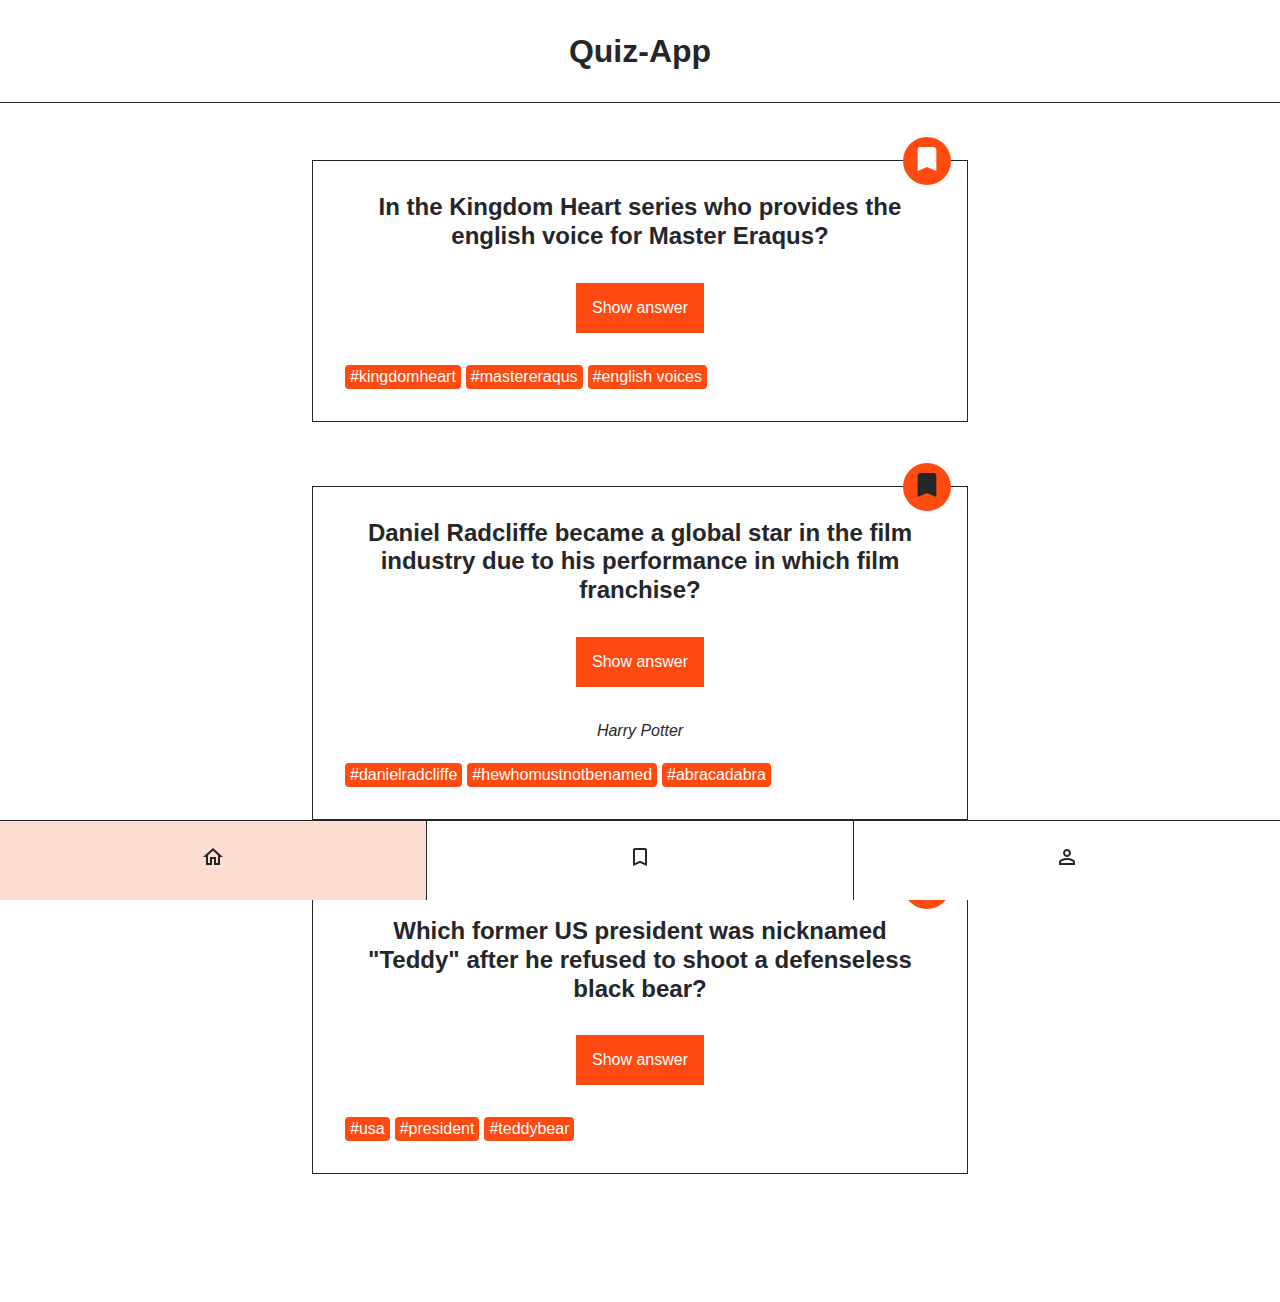
==== index.html @ 792bdb84 "init template structure edit" ====
<!DOCTYPE html>
<html lang="en">
  <head>
    <meta charset="UTF-8" />
    <meta http-equiv="X-UA-Compatible" content="IE=edge" />
    <meta name="viewport" content="width=device-width, initial-scale=1.0" />
    <title>Quiz-App</title>
    <link rel="stylesheet" href="./styles.css" />
  </head>
  <body>
    <header class="header">
      <h1 class="header__title">Quiz-App</h1>
    </header>
    <main>
      <ul class="card-list">
        <!--
                FIRST CARD
              -->
        <li class="card-list__item">
          <article class="card">
            <h2 class="card__question">
              In the Kingdom Heart series who provides the english voice for
              Master Eraqus?
            </h2>
            <button class="card__button-answer" type="button">
              Show answer
            </button>
            <p class="card__answer">Mark Hamill</p>
            <ul class="card__tag-list">
              <li class="card__tag-list-item">#kingdomheart</li>
              <li class="card__tag-list-item">#mastereraqus</li>
              <li class="card__tag-list-item">#english voices</li>
            </ul>
            <div class="card__button-bookmark">
              <button class="bookmark" aria-label="bookmark" type="button">
                <svg
                  class="bookmark__icon"
                  xmlns="http://www.w3.org/2000/svg"
                  viewbox="0 0 24 24"
                >
                  <path
                    d="M17 3H7c-1.1 0-2 .9-2 2v16l7-3 7 3V5c0-1.1-.9-2-2-2z"
                  />
                </svg>
              </button>
            </div>
          </article>
        </li>
        <!--
                SECOND CARD
              -->
        <li class="card-list__item">
          <article class="card">
            <h2 class="card__question">
              Daniel Radcliffe became a global star in the film industry due to
              his performance in which film franchise?
            </h2>
            <button class="card__button-answer" type="button">
              Show answer
            </button>
            <p class="card__answer card__answer--active">Harry Potter</p>
            <ul class="card__tag-list">
              <li class="card__tag-list-item">#danielradcliffe</li>
              <li class="card__tag-list-item">#hewhomustnotbenamed</li>
              <li class="card__tag-list-item">#abracadabra</li>
            </ul>
            <div class="card__button-bookmark">
              <button
                class="bookmark bookmark--active"
                aria-label="bookmark"
                type="button"
              >
                <svg
                  class="bookmark__icon"
                  xmlns="http://www.w3.org/2000/svg"
                  viewbox="0 0 24 24"
                >
                  <path
                    d="M17 3H7c-1.1 0-2 .9-2 2v16l7-3 7 3V5c0-1.1-.9-2-2-2z"
                  />
                </svg>
              </button>
            </div>
          </article>
        </li>
        <!--
                THIRD CARD
              -->
        <li class="card-list__item">
          <article class="card">
            <h2 class="card__question">
              Which former US president was nicknamed &quot;Teddy&quot; after he
              refused to shoot a defenseless black bear?
            </h2>
            <button class="card__button-answer" type="button">
              Show answer
            </button>
            <p class="card__answer">Theodore Roosevelt</p>
            <ul class="card__tag-list">
              <li class="card__tag-list-item">#usa</li>
              <li class="card__tag-list-item">#president</li>
              <li class="card__tag-list-item">#teddybear</li>
            </ul>
            <div class="card__button-bookmark">
              <button class="bookmark" aria-label="bookmark" type="button">
                <svg
                  class="bookmark__icon"
                  xmlns="http://www.w3.org/2000/svg"
                  viewbox="0 0 24 24"
                >
                  <path
                    d="M17 3H7c-1.1 0-2 .9-2 2v16l7-3 7 3V5c0-1.1-.9-2-2-2z"
                  />
                </svg>
              </button>
            </div>
          </article>
        </li>
      </ul>
    </main>

    <nav class="navigation">
      <ul class="navigation__list">
        <li class="navigation__list-item navigation__list-item--active">
          <a
            class="navigation__link"
            href="/index.html"
            aria-label="go to home page"
          >
            <svg
              xmlns="http://www.w3.org/2000/svg"
              height="24px"
              viewbox="0 0 24 24"
              width="24px"
            >
              <path
                d="M12 5.69l5 4.5V18h-2v-6H9v6H7v-7.81l5-4.5M12 3L2 12h3v8h6v-6h2v6h6v-8h3L12 3z"
              />
            </svg>
          </a>
        </li>
        <li class="navigation__list-item">
          <a
            class="navigation__link"
            href="/bookmarks.html"
            aria-label="go to bookmarks page"
          >
            <svg
              xmlns="http://www.w3.org/2000/svg"
              height="24px"
              viewbox="0 0 24 24"
              width="24px"
            >
              <path
                d="M17 3H7c-1.1 0-2 .9-2 2v16l7-3 7 3V5c0-1.1-.9-2-2-2zm0 15l-5-2.18L7 18V5h10v13z"
              />
            </svg>
          </a>
        </li>
        <li class="navigation__list-item">
          <a
            class="navigation__link"
            href="/profile.html"
            aria-label="go to profile page"
          >
            <svg
              xmlns="http://www.w3.org/2000/svg"
              height="24px"
              viewbox="0 0 24 24"
              width="24px"
            >
              <path
                d="M12 6c1.1 0 2 .9 2 2s-.9 2-2 2-2-.9-2-2 .9-2 2-2m0 9c2.7 0 5.8 1.29 6 2v1H6v-.99c.2-.72 3.3-2.01 6-2.01m0-11C9.79 4 8 5.79 8 8s1.79 4 4 4 4-1.79 4-4-1.79-4-4-4zm0 9c-2.67 0-8 1.34-8 4v3h16v-3c0-2.66-5.33-4-8-4z"
              />
            </svg>
          </a>
        </li>
      </ul>
    </nav>
  </body>
</html>
---- styles.css ----
@import "./global.css";

@import "./components/bookmark/bookmark.css";
@import "./components/card-list/card-list.css";
@import "./components/card/card.css";
@import "./components/header/header.css";
@import "./components/navigation/navigation.css";
@import "./components/profile/profile.css";
@import "./components/counter-list/counter-list.css";
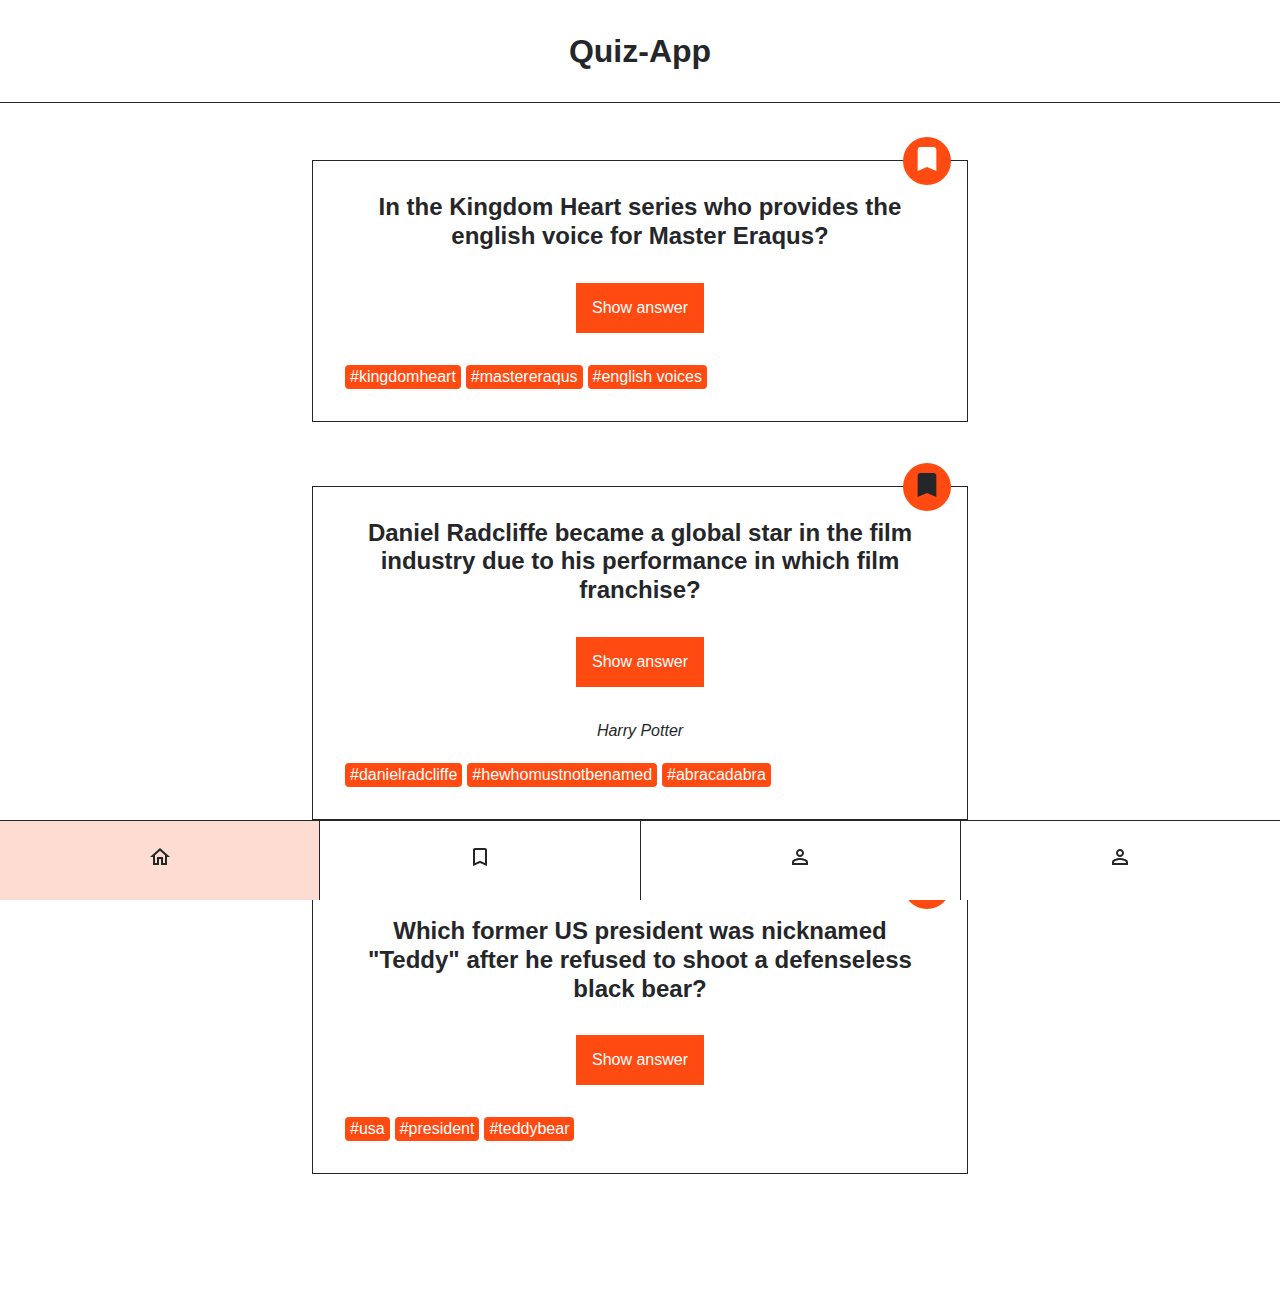
==== commit e207070b: "feature implemented & some index hml changes" ====
--- a/index.html
+++ b/index.html
@@ -6,6 +6,7 @@
     <meta name="viewport" content="width=device-width, initial-scale=1.0" />
     <title>Quiz-App</title>
     <link rel="stylesheet" href="./styles.css" />
+    <script src="index.js" defer></script>
   </head>
   <body>
     <header class="header">
@@ -22,17 +23,17 @@
               In the Kingdom Heart series who provides the english voice for
               Master Eraqus?
             </h2>
-            <button class="card__button-answer" type="button">
+            <button class="card__button-answer" type="button" data-js="answer-button-inactive">
               Show answer
             </button>
-            <p class="card__answer">Mark Hamill</p>
+            <p class="card__answer" data-js="answer-button-active">Mark Hamill </p>
             <ul class="card__tag-list">
               <li class="card__tag-list-item">#kingdomheart</li>
               <li class="card__tag-list-item">#mastereraqus</li>
               <li class="card__tag-list-item">#english voices</li>
             </ul>
             <div class="card__button-bookmark">
-              <button class="bookmark" aria-label="bookmark" type="button">
+              <button class="bookmark" aria-label="bookmark" type="button" data-js="bookmark-button">
                 <svg
                   class="bookmark__icon"
                   xmlns="http://www.w3.org/2000/svg"
@@ -146,7 +147,7 @@
             aria-label="go to bookmarks page"
           >
             <svg
-              xmlns="http://www.w3.org/2000/svg"
+              class
               height="24px"
               viewbox="0 0 24 24"
               width="24px"
@@ -154,6 +155,25 @@
               <path
                 d="M17 3H7c-1.1 0-2 .9-2 2v16l7-3 7 3V5c0-1.1-.9-2-2-2zm0 15l-5-2.18L7 18V5h10v13z"
               />
+            </svg>
+          </a>
+        </li>
+        <li class="navigation__list-item">
+          <a
+            class="navigation__link"
+            href="/addquestion.html"
+            aria-label="go to add question page"
+          >
+            <svg
+              xmlns="http://www.w3.org/2000/svg"
+              height="24px"
+              viewbox="0 0 24 24"
+              width="24px"
+              >
+
+              <path
+              d="M12 6c1.1 0 2 .9 2 2s-.9 2-2 2-2-.9-2-2 .9-2 2-2m0 9c2.7 0 5.8 1.29 6 2v1H6v-.99c.2-.72 3.3-2.01 6-2.01m0-11C9.79 4 8 5.79 8 8s1.79 4 4 4 4-1.79 4-4-1.79-4-4-4zm0 9c-2.67 0-8 1.34-8 4v3h16v-3c0-2.66-5.33-4-8-4z"
+            />
             </svg>
           </a>
         </li>
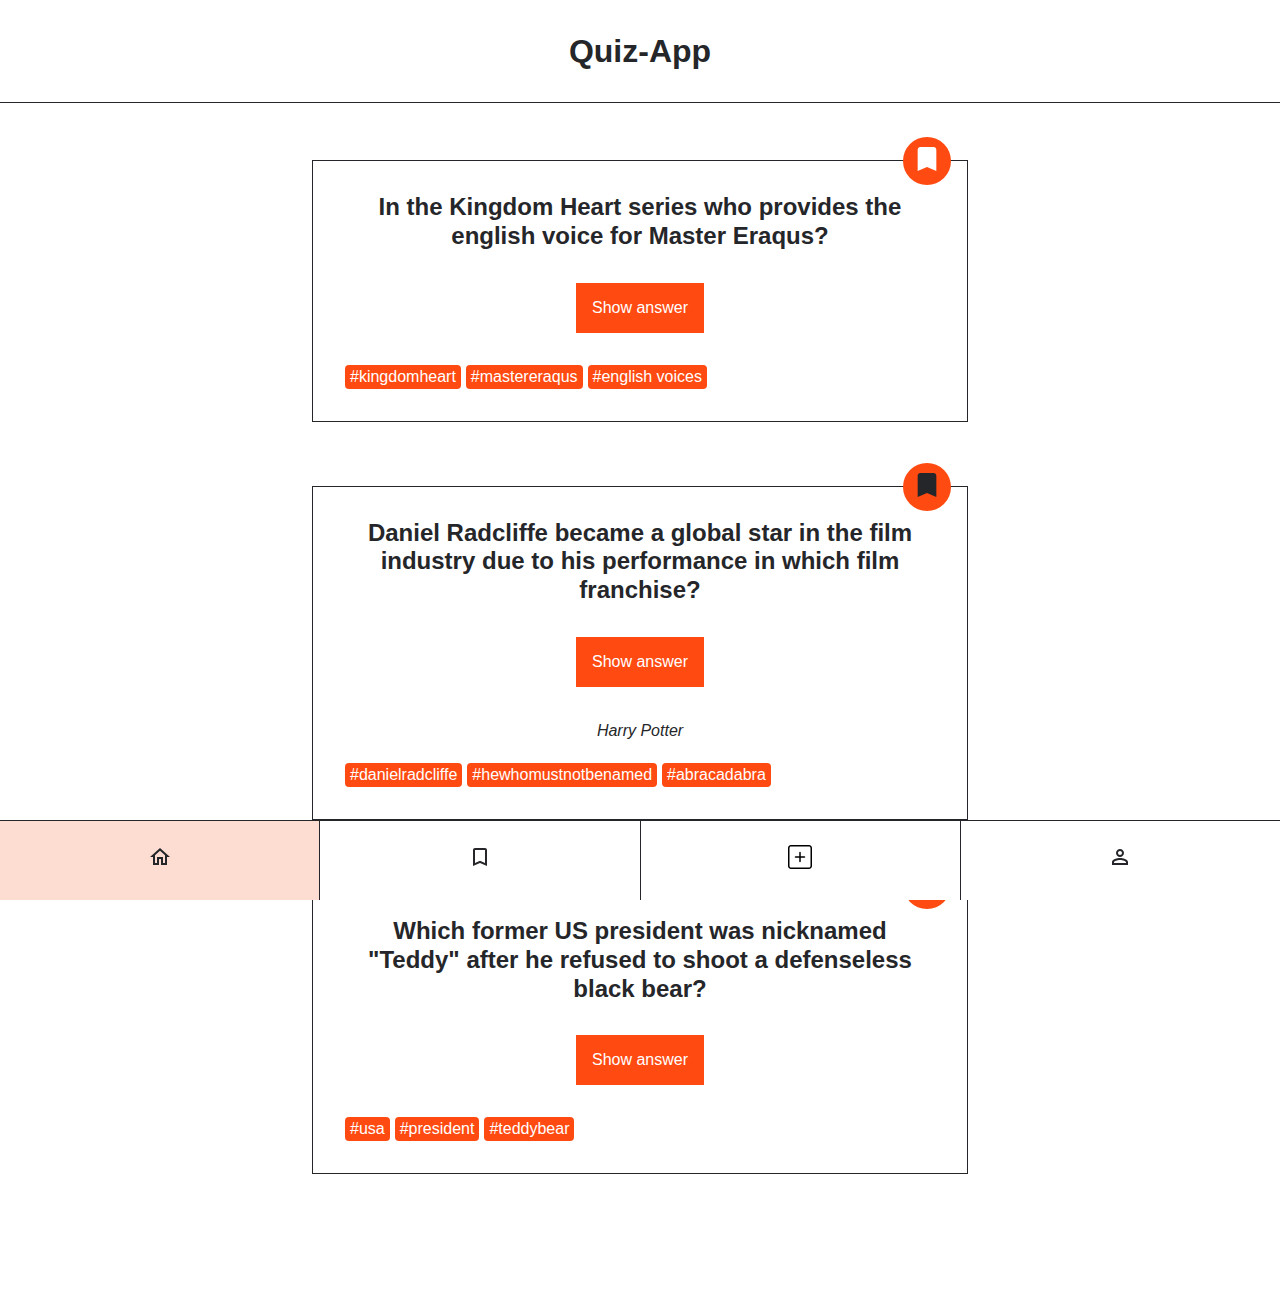
==== commit e0e4e1a2: "function ready" ====
--- a/index.html
+++ b/index.html
@@ -158,7 +158,7 @@
             </svg>
           </a>
         </li>
-        <li class="navigation__list-item">
+        <li class="navigation__list-item navigation__list-item--active-addquestion">
           <a
             class="navigation__link"
             href="/addquestion.html"
@@ -169,11 +169,8 @@
               height="24px"
               viewbox="0 0 24 24"
               width="24px"
-              >
-
-              <path
-              d="M12 6c1.1 0 2 .9 2 2s-.9 2-2 2-2-.9-2-2 .9-2 2-2m0 9c2.7 0 5.8 1.29 6 2v1H6v-.99c.2-.72 3.3-2.01 6-2.01m0-11C9.79 4 8 5.79 8 8s1.79 4 4 4 4-1.79 4-4-1.79-4-4-4zm0 9c-2.67 0-8 1.34-8 4v3h16v-3c0-2.66-5.33-4-8-4z"
-            />
+            >
+              <image href="svg/plus-square-svgrepo-com.svg" height="24px" width="24px" />
             </svg>
           </a>
         </li>
@@ -197,5 +194,7 @@
         </li>
       </ul>
     </nav>
+
+
   </body>
 </html>
